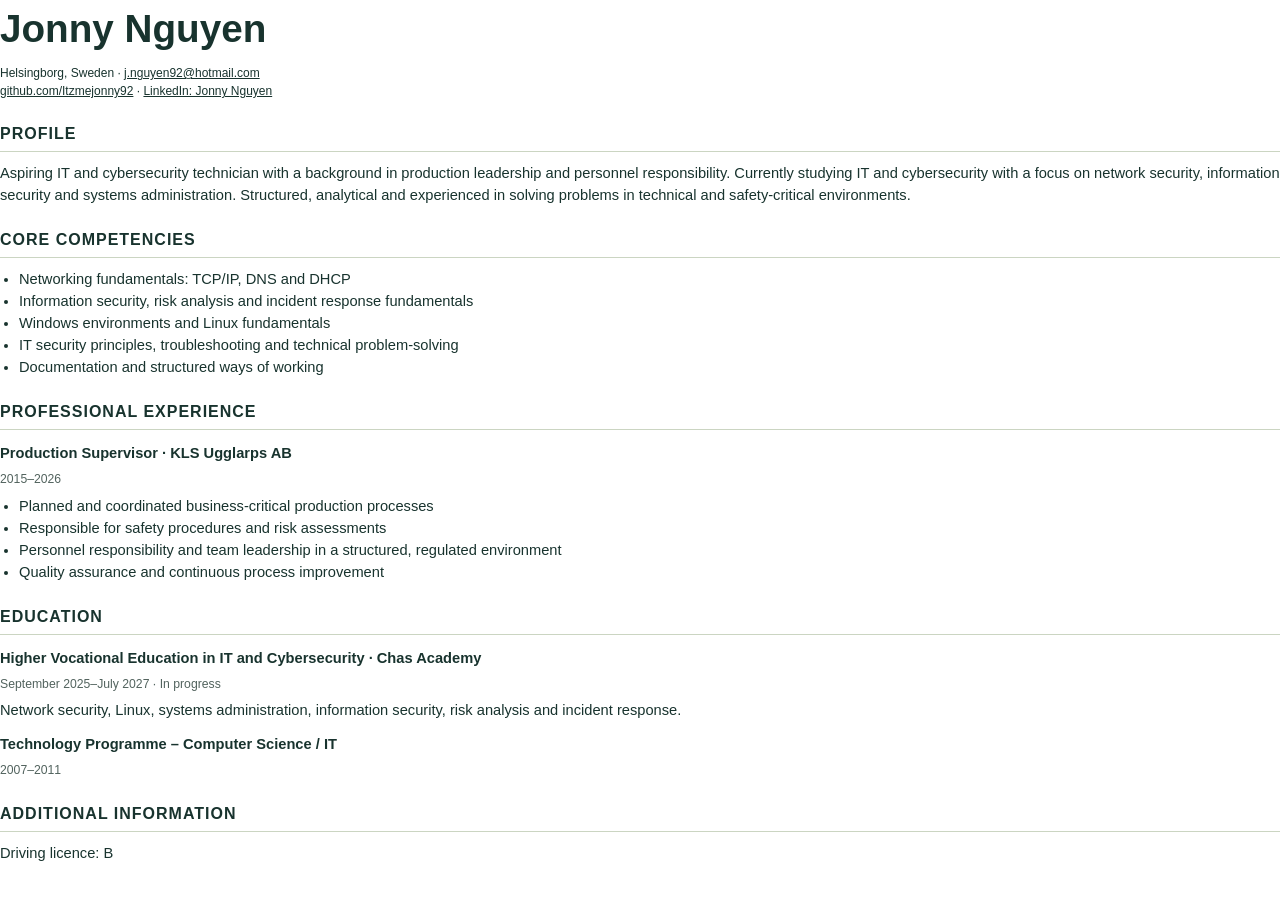
==== assets/jonny-nguyen-cv-en.html @ 0e456830 "Personalize portfolio with CV background, portrait and contact links" ====
<!doctype html><html lang="en"><head><meta charset="utf-8"><meta name="viewport" content="width=device-width, initial-scale=1"><title>Jonny Nguyen · CV</title><style>@page{size:A4;margin:18mm}body{font:11pt/1.5 Arial,sans-serif;color:#18332e;margin:0}h1{font-size:29pt;margin:0 0 6px}h2{font-size:12pt;text-transform:uppercase;letter-spacing:1px;border-bottom:1px solid #cbd5c2;padding-bottom:5px;margin:22px 0 10px}h3{font-size:11pt;margin:12px 0 3px}p{margin:5px 0 10px}ul{padding-left:19px;margin:6px 0}a{color:inherit}header p{font-size:9pt}small{color:#52635e}section{break-inside:avoid}</style></head><body><header><h1>Jonny Nguyen</h1><p>Helsingborg, Sweden · <a href="mailto:j.nguyen92@hotmail.com">j.nguyen92@hotmail.com</a><br><a href="https://github.com/Itzmejonny92">github.com/Itzmejonny92</a> · <a href="https://www.linkedin.com/in/jonny-nguyen-770463383/">LinkedIn: Jonny Nguyen</a></p></header><section><h2>Profile</h2><p>Aspiring IT and cybersecurity technician with a background in production leadership and personnel responsibility. Currently studying IT and cybersecurity with a focus on network security, information security and systems administration. Structured, analytical and experienced in solving problems in technical and safety-critical environments.</p></section><section><h2>Core competencies</h2><ul><li>Networking fundamentals: TCP/IP, DNS and DHCP</li><li>Information security, risk analysis and incident response fundamentals</li><li>Windows environments and Linux fundamentals</li><li>IT security principles, troubleshooting and technical problem-solving</li><li>Documentation and structured ways of working</li></ul></section><section><h2>Professional experience</h2><h3>Production Supervisor · KLS Ugglarps AB</h3><small>2015–2026</small><ul><li>Planned and coordinated business-critical production processes</li><li>Responsible for safety procedures and risk assessments</li><li>Personnel responsibility and team leadership in a structured, regulated environment</li><li>Quality assurance and continuous process improvement</li></ul></section><section><h2>Education</h2><h3>Higher Vocational Education in IT and Cybersecurity · Chas Academy</h3><small>September 2025–July 2027 · In progress</small><p>Network security, Linux, systems administration, information security, risk analysis and incident response.</p><h3>Technology Programme – Computer Science / IT</h3><small>2007–2011</small></section><section><h2>Additional information</h2><p>Driving licence: B</p></section></body></html>
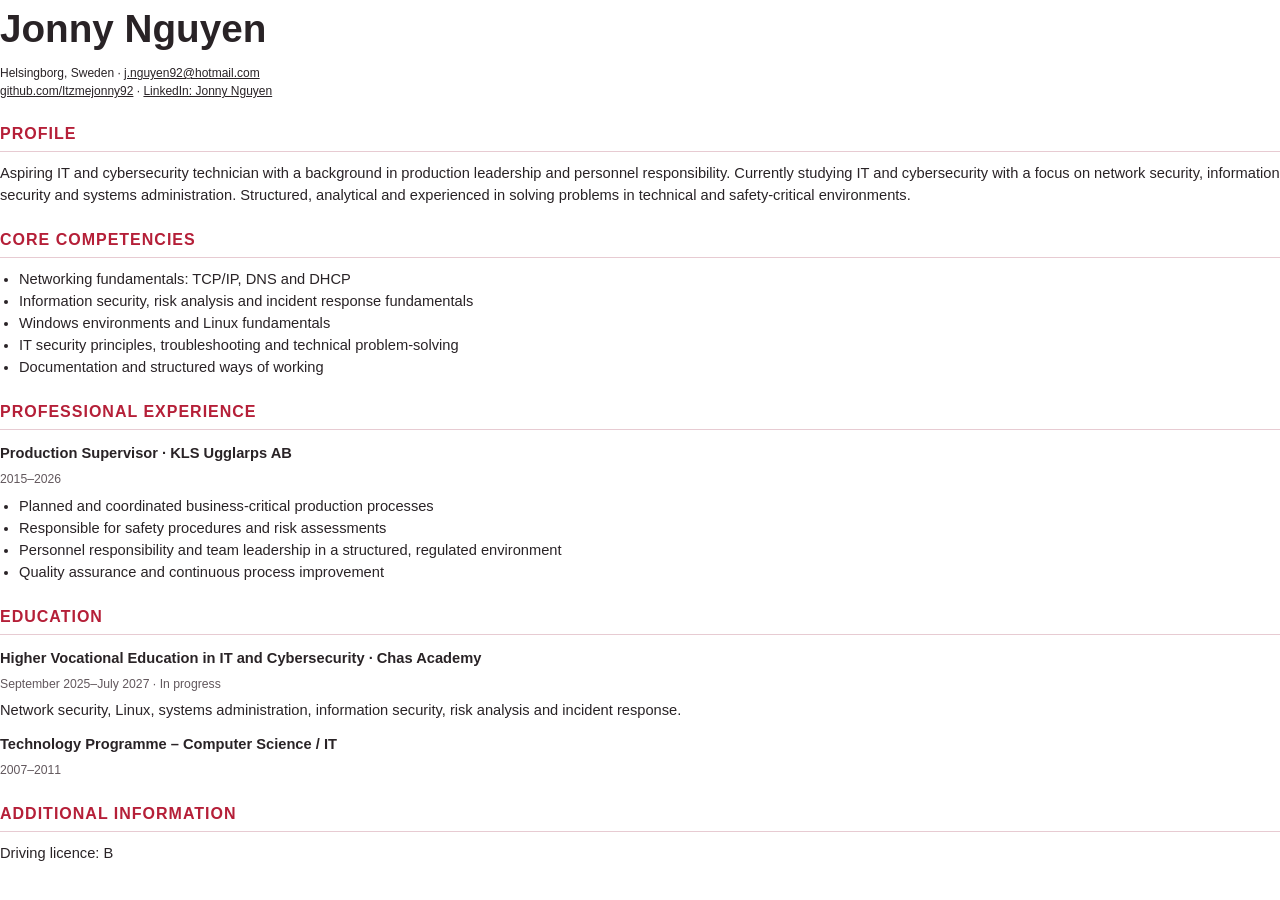
==== commit 6014873a: "Apply white and red theme across portfolio and CVs" ====
--- a/assets/jonny-nguyen-cv-en.html
+++ b/assets/jonny-nguyen-cv-en.html
@@ -1 +1,2 @@
-<!doctype html><html lang="en"><head><meta charset="utf-8"><meta name="viewport" content="width=device-width, initial-scale=1"><title>Jonny Nguyen · CV</title><style>@page{size:A4;margin:18mm}body{font:11pt/1.5 Arial,sans-serif;color:#18332e;margin:0}h1{font-size:29pt;margin:0 0 6px}h2{font-size:12pt;text-transform:uppercase;letter-spacing:1px;border-bottom:1px solid #cbd5c2;padding-bottom:5px;margin:22px 0 10px}h3{font-size:11pt;margin:12px 0 3px}p{margin:5px 0 10px}ul{padding-left:19px;margin:6px 0}a{color:inherit}header p{font-size:9pt}small{color:#52635e}section{break-inside:avoid}</style></head><body><header><h1>Jonny Nguyen</h1><p>Helsingborg, Sweden · <a href="mailto:j.nguyen92@hotmail.com">j.nguyen92@hotmail.com</a><br><a href="https://github.com/Itzmejonny92">github.com/Itzmejonny92</a> · <a href="https://www.linkedin.com/in/jonny-nguyen-770463383/">LinkedIn: Jonny Nguyen</a></p></header><section><h2>Profile</h2><p>Aspiring IT and cybersecurity technician with a background in production leadership and personnel responsibility. Currently studying IT and cybersecurity with a focus on network security, information security and systems administration. Structured, analytical and experienced in solving problems in technical and safety-critical environments.</p></section><section><h2>Core competencies</h2><ul><li>Networking fundamentals: TCP/IP, DNS and DHCP</li><li>Information security, risk analysis and incident response fundamentals</li><li>Windows environments and Linux fundamentals</li><li>IT security principles, troubleshooting and technical problem-solving</li><li>Documentation and structured ways of working</li></ul></section><section><h2>Professional experience</h2><h3>Production Supervisor · KLS Ugglarps AB</h3><small>2015–2026</small><ul><li>Planned and coordinated business-critical production processes</li><li>Responsible for safety procedures and risk assessments</li><li>Personnel responsibility and team leadership in a structured, regulated environment</li><li>Quality assurance and continuous process improvement</li></ul></section><section><h2>Education</h2><h3>Higher Vocational Education in IT and Cybersecurity · Chas Academy</h3><small>September 2025–July 2027 · In progress</small><p>Network security, Linux, systems administration, information security, risk analysis and incident response.</p><h3>Technology Programme – Computer Science / IT</h3><small>2007–2011</small></section><section><h2>Additional information</h2><p>Driving licence: B</p></section></body></html>+<!DOCTYPE html>
+<html lang="en"><head><meta charset="utf-8"/><meta content="width=device-width, initial-scale=1" name="viewport"/><title>Jonny Nguyen · CV</title><style>@page{size:A4;margin:18mm}body{font:11pt/1.5 Arial,sans-serif;color:#292326;margin:0}h1{font-size:29pt;margin:0 0 6px}h2{color:#b51f38;font-size:12pt;text-transform:uppercase;letter-spacing:1px;border-bottom:1px solid #e7cbd2;padding-bottom:5px;margin:22px 0 10px}h3{font-size:11pt;margin:12px 0 3px}p{margin:5px 0 10px}ul{padding-left:19px;margin:6px 0}a{color:inherit}header p{font-size:9pt}small{color:#62585d}section{break-inside:avoid}</style></head><body><header><h1>Jonny Nguyen</h1><p>Helsingborg, Sweden · <a href="mailto:j.nguyen92@hotmail.com">j.nguyen92@hotmail.com</a><br/><a href="https://github.com/Itzmejonny92">github.com/Itzmejonny92</a> · <a href="https://www.linkedin.com/in/jonny-nguyen-770463383/">LinkedIn: Jonny Nguyen</a></p></header><main><section><h2>Profile</h2><p>Aspiring IT and cybersecurity technician with a background in production leadership and personnel responsibility. Currently studying IT and cybersecurity with a focus on network security, information security and systems administration. Structured, analytical and experienced in solving problems in technical and safety-critical environments.</p></section><section><h2>Core competencies</h2><ul><li>Networking fundamentals: TCP/IP, DNS and DHCP</li><li>Information security, risk analysis and incident response fundamentals</li><li>Windows environments and Linux fundamentals</li><li>IT security principles, troubleshooting and technical problem-solving</li><li>Documentation and structured ways of working</li></ul></section><section><h2>Professional experience</h2><h3>Production Supervisor · KLS Ugglarps AB</h3><small>2015–2026</small><ul><li>Planned and coordinated business-critical production processes</li><li>Responsible for safety procedures and risk assessments</li><li>Personnel responsibility and team leadership in a structured, regulated environment</li><li>Quality assurance and continuous process improvement</li></ul></section><section><h2>Education</h2><h3>Higher Vocational Education in IT and Cybersecurity · Chas Academy</h3><small>September 2025–July 2027 · In progress</small><p>Network security, Linux, systems administration, information security, risk analysis and incident response.</p><h3>Technology Programme – Computer Science / IT</h3><small>2007–2011</small></section><section><h2>Additional information</h2><p>Driving licence: B</p></section></main></body></html>
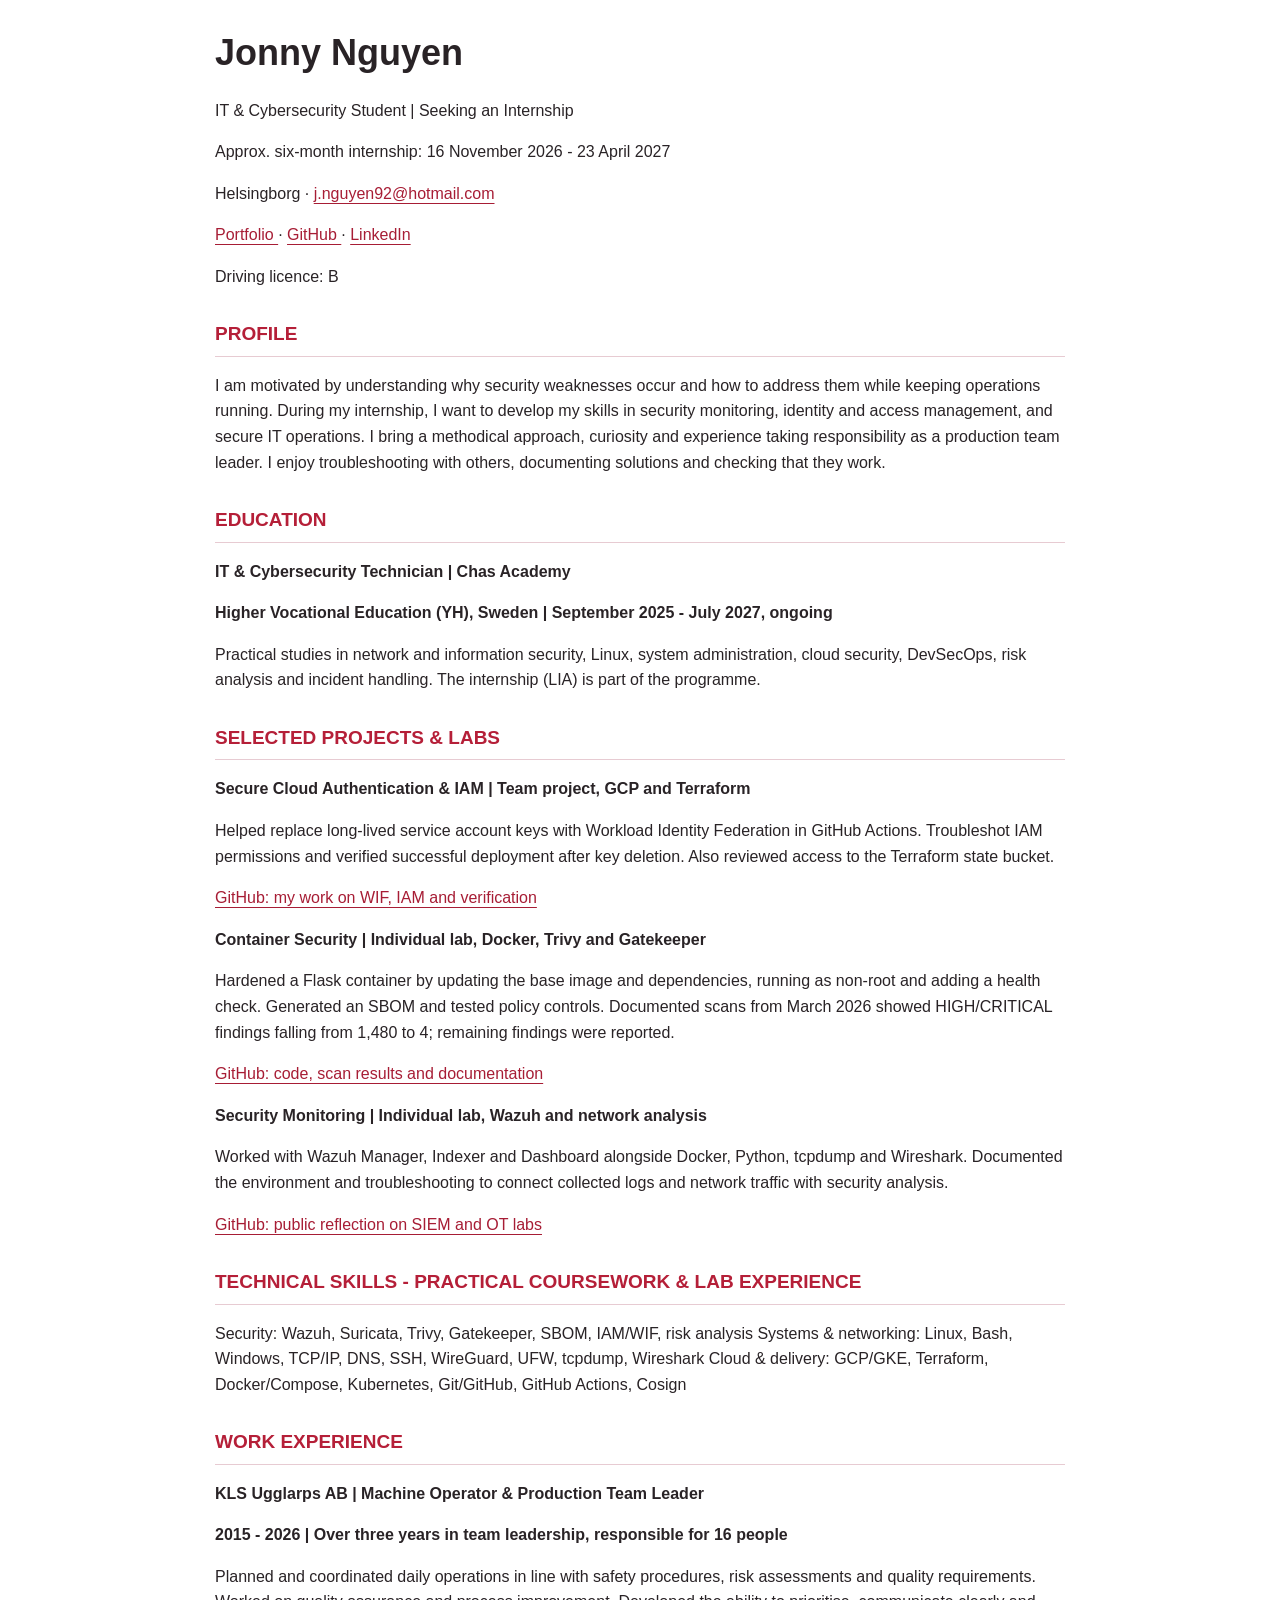
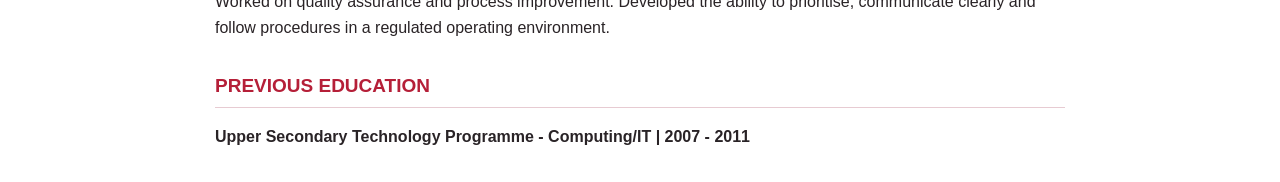
==== commit c66b793e: "Update Swedish and English CVs and LIA availability" ====
--- a/assets/jonny-nguyen-cv-en.html
+++ b/assets/jonny-nguyen-cv-en.html
@@ -1,2 +1,128 @@
 <!DOCTYPE html>
-<html lang="en"><head><meta charset="utf-8"/><meta content="width=device-width, initial-scale=1" name="viewport"/><title>Jonny Nguyen · CV</title><style>@page{size:A4;margin:18mm}body{font:11pt/1.5 Arial,sans-serif;color:#292326;margin:0}h1{font-size:29pt;margin:0 0 6px}h2{color:#b51f38;font-size:12pt;text-transform:uppercase;letter-spacing:1px;border-bottom:1px solid #e7cbd2;padding-bottom:5px;margin:22px 0 10px}h3{font-size:11pt;margin:12px 0 3px}p{margin:5px 0 10px}ul{padding-left:19px;margin:6px 0}a{color:inherit}header p{font-size:9pt}small{color:#62585d}section{break-inside:avoid}</style></head><body><header><h1>Jonny Nguyen</h1><p>Helsingborg, Sweden · <a href="mailto:j.nguyen92@hotmail.com">j.nguyen92@hotmail.com</a><br/><a href="https://github.com/Itzmejonny92">github.com/Itzmejonny92</a> · <a href="https://www.linkedin.com/in/jonny-nguyen-770463383/">LinkedIn: Jonny Nguyen</a></p></header><main><section><h2>Profile</h2><p>Aspiring IT and cybersecurity technician with a background in production leadership and personnel responsibility. Currently studying IT and cybersecurity with a focus on network security, information security and systems administration. Structured, analytical and experienced in solving problems in technical and safety-critical environments.</p></section><section><h2>Core competencies</h2><ul><li>Networking fundamentals: TCP/IP, DNS and DHCP</li><li>Information security, risk analysis and incident response fundamentals</li><li>Windows environments and Linux fundamentals</li><li>IT security principles, troubleshooting and technical problem-solving</li><li>Documentation and structured ways of working</li></ul></section><section><h2>Professional experience</h2><h3>Production Supervisor · KLS Ugglarps AB</h3><small>2015–2026</small><ul><li>Planned and coordinated business-critical production processes</li><li>Responsible for safety procedures and risk assessments</li><li>Personnel responsibility and team leadership in a structured, regulated environment</li><li>Quality assurance and continuous process improvement</li></ul></section><section><h2>Education</h2><h3>Higher Vocational Education in IT and Cybersecurity · Chas Academy</h3><small>September 2025–July 2027 · In progress</small><p>Network security, Linux, systems administration, information security, risk analysis and incident response.</p><h3>Technology Programme – Computer Science / IT</h3><small>2007–2011</small></section><section><h2>Additional information</h2><p>Driving licence: B</p></section></main></body></html>
+<html lang="en">
+ <head>
+  <meta charset="utf-8"/>
+  <meta content="width=device-width, initial-scale=1" name="viewport"/>
+  <title>
+   Jonny Nguyen · CV 2026
+  </title>
+  <style>
+   body{max-width:850px;margin:32px auto;padding:0 24px;font:16px/1.6 Arial,sans-serif;color:#292326;overflow-wrap:anywhere}h1{font-size:36px;line-height:1.15}h2{color:#b51f38;font-size:19px;border-bottom:1px solid #e7cbd2;padding-bottom:6px;margin-top:30px}h3{font-size:16px}a{color:#a71d35;text-underline-offset:4px}a:focus-visible{outline:3px solid #b51f38;outline-offset:4px}
+  </style>
+ </head>
+ <body>
+  <header>
+   <h1>
+    Jonny Nguyen
+   </h1>
+   <p>
+    IT &amp; Cybersecurity Student | Seeking an Internship
+   </p>
+   <p>
+    Approx. six-month internship: 16 November 2026 - 23 April 2027
+   </p>
+   <p>
+    Helsingborg ·
+    <a href="mailto:j.nguyen92@hotmail.com">
+     j.nguyen92@hotmail.com
+    </a>
+   </p>
+   <p>
+    <a href="https://itzmejonny92.github.io/portfolio/">
+     Portfolio
+    </a>
+    ·
+    <a href="https://github.com/Itzmejonny92">
+     GitHub
+    </a>
+    ·
+    <a href="https://www.linkedin.com/in/jonny-nguyen-770463383/">
+     LinkedIn
+    </a>
+   </p>
+   <p>
+    Driving licence: B
+   </p>
+  </header>
+  <main>
+   <h2>
+    PROFILE
+   </h2>
+   <p>
+    I am motivated by understanding why security weaknesses occur and how to address them while keeping operations running. During my internship, I want to develop my skills in security monitoring, identity and access management, and secure IT operations. I bring a methodical approach, curiosity and experience taking responsibility as a production team leader. I enjoy troubleshooting with others, documenting solutions and checking that they work.
+   </p>
+   <h2>
+    EDUCATION
+   </h2>
+   <h3>
+    IT &amp; Cybersecurity Technician | Chas Academy
+   </h3>
+   <h3>
+    Higher Vocational Education (YH), Sweden | September 2025 - July 2027, ongoing
+   </h3>
+   <p>
+    Practical studies in network and information security, Linux, system administration, cloud security, DevSecOps, risk analysis and incident handling. The internship (LIA) is part of the programme.
+   </p>
+   <h2>
+    SELECTED PROJECTS &amp; LABS
+   </h2>
+   <h3>
+    Secure Cloud Authentication &amp; IAM | Team project, GCP and Terraform
+   </h3>
+   <p>
+    Helped replace long-lived service account keys with Workload Identity Federation in GitHub Actions. Troubleshot IAM permissions and verified successful deployment after key deletion. Also reviewed access to the Terraform state bucket.
+   </p>
+   <p>
+    <a href="https://github.com/itsx25-team2/kurs6-team2-infra/blob/main/members/itzmejonny92/work_summary_2026-09-14.md">
+     GitHub: my work on WIF, IAM and verification
+    </a>
+   </p>
+   <h3>
+    Container Security | Individual lab, Docker, Trivy and Gatekeeper
+   </h3>
+   <p>
+    Hardened a Flask container by updating the base image and dependencies, running as non-root and adding a health check. Generated an SBOM and tested policy controls. Documented scans from March 2026 showed HIGH/CRITICAL findings falling from 1,480 to 4; remaining findings were reported.
+   </p>
+   <p>
+    <a href="https://github.com/itzmejonny92/lab2-container-security">
+     GitHub: code, scan results and documentation
+    </a>
+   </p>
+   <h3>
+    Security Monitoring | Individual lab, Wazuh and network analysis
+   </h3>
+   <p>
+    Worked with Wazuh Manager, Indexer and Dashboard alongside Docker, Python, tcpdump and Wireshark. Documented the environment and troubleshooting to connect collected logs and network traffic with security analysis.
+   </p>
+   <p>
+    <a href="https://github.com/itzmejonny92/AIS-slutreflektion">
+     GitHub: public reflection on SIEM and OT labs
+    </a>
+   </p>
+   <h2>
+    TECHNICAL SKILLS - PRACTICAL COURSEWORK &amp; LAB EXPERIENCE
+   </h2>
+   <p>
+    Security: Wazuh, Suricata, Trivy, Gatekeeper, SBOM, IAM/WIF, risk analysis Systems &amp; networking: Linux, Bash, Windows, TCP/IP, DNS, SSH, WireGuard, UFW, tcpdump, Wireshark Cloud &amp; delivery: GCP/GKE, Terraform, Docker/Compose, Kubernetes, Git/GitHub, GitHub Actions, Cosign
+   </p>
+   <h2>
+    WORK EXPERIENCE
+   </h2>
+   <h3>
+    KLS Ugglarps AB | Machine Operator &amp; Production Team Leader
+   </h3>
+   <h3>
+    2015 - 2026 | Over three years in team leadership, responsible for 16 people
+   </h3>
+   <p>
+    Planned and coordinated daily operations in line with safety procedures, risk assessments and quality requirements. Worked on quality assurance and process improvement. Developed the ability to prioritise, communicate clearly and follow procedures in a regulated operating environment.
+   </p>
+   <h2>
+    PREVIOUS EDUCATION
+   </h2>
+   <h3>
+    Upper Secondary Technology Programme - Computing/IT | 2007 - 2011
+   </h3>
+  </main>
+ </body>
+</html>
